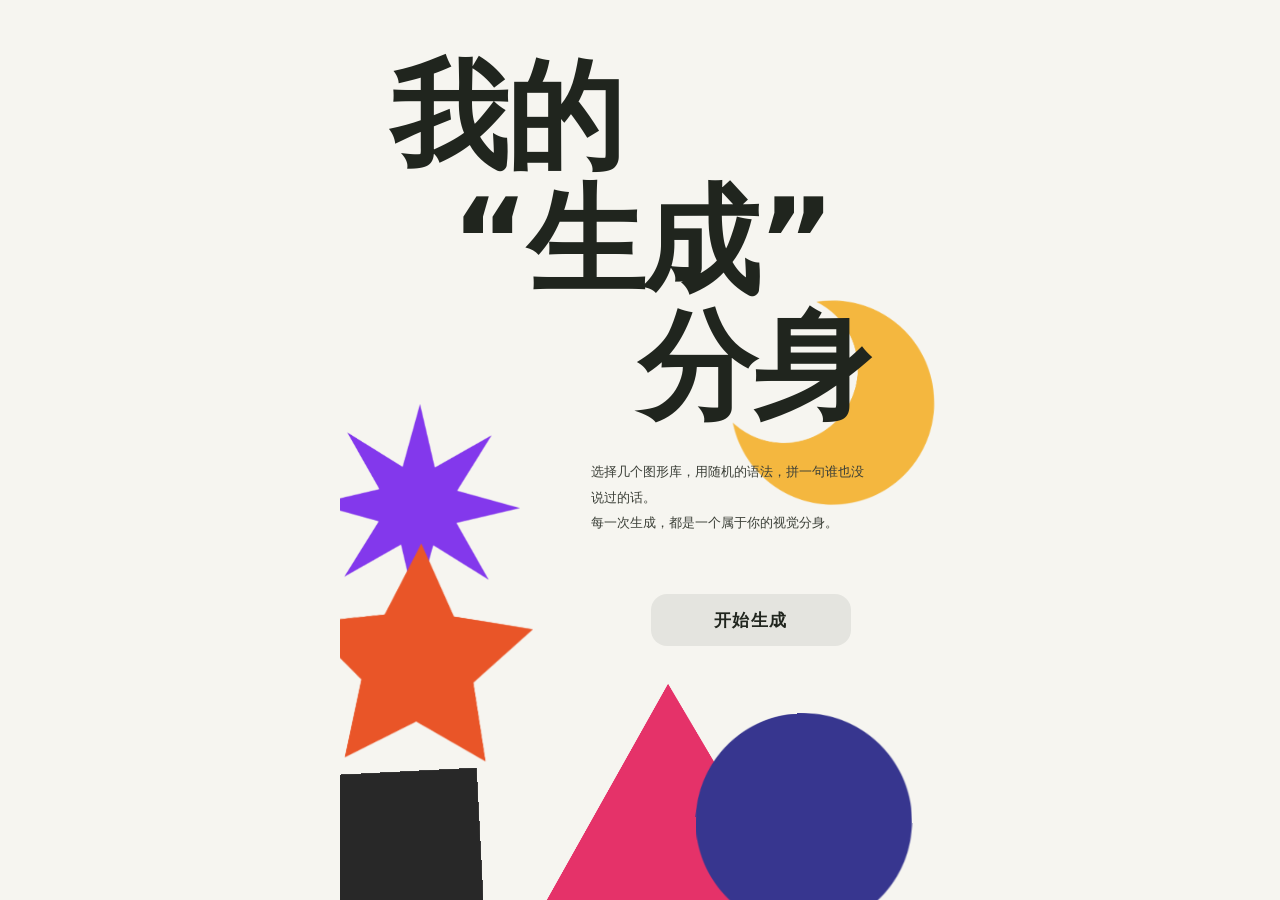
==== index.html @ e8f17c11 "Add files via upload" ====
<!doctype html>
<html lang="zh-CN">
<head>
  <meta charset="UTF-8" />
  <meta name="viewport" content="width=device-width, initial-scale=1, viewport-fit=cover" />
  <meta name="theme-color" content="#f6f5f0" />
  <title>形与词 · 视觉句子生成器</title>
  <link rel="stylesheet" href="./style.css" />
  <script src="./data.js" defer></script>
  <script src="./script.js" defer></script>
</head>
<body>
  <main class="app">
    <section class="page page-entry" id="page-entry" aria-labelledby="entry-title">
      <div class="entry-stage" id="entry-stage" aria-hidden="true">
        <img class="entry-shape" src="./assets/covers/icon-zrf.png" alt="" draggable="false"
             data-x="-0.02" data-y="0.87" data-w="0.27" data-r="0" style="width:27%" />
        <img class="entry-shape" src="./assets/covers/icon-qsy.png" alt="" draggable="false"
             data-x="0.30" data-y="0.76" data-w="0.46" data-r="0" style="width:46%" />
        <img class="entry-shape" src="./assets/covers/icon-wra.png" alt="" draggable="false"
             data-x="0.60" data-y="0.81" data-w="0.36" data-r="0" style="width:36%" />
        <img class="entry-shape" src="./assets/covers/icon-ylq.png" alt="" draggable="false"
             data-x="-0.03" data-y="0.43" data-w="0.34" data-r="0" style="width:34%" />
        <img class="entry-shape" src="./assets/covers/icon-ywl.png" alt="" draggable="false"
             data-x="-0.04" data-y="0.60" data-w="0.38" data-r="0" style="width:38%" />
        <img class="entry-shape" src="./assets/covers/icon-zyxy.png" alt="" draggable="false"
             data-x="0.66" data-y="0.32" data-w="0.34" data-r="0" style="width:34%" />
      </div>
      <div class="entry-content">
        <h1 class="entry-title" id="entry-title">
          <span class="line">我的</span>
          <span class="line line-2">“生成”</span>
          <span class="line line-3">分身</span>
        </h1>
        <p class="entry-intro">选择几个图形库，用随机的语法，拼一句谁也没说过的话。<br>每一次生成，都是一个属于你的视觉分身。</p>
        <button class="entry-start" id="start-button" type="button">开始生成</button>
      </div>
    </section>

    <section class="page page-choose" id="page-choose" aria-labelledby="choose-title" hidden>
      <h1 class="sr-only" id="choose-title">选择你的图形</h1>
      <div class="preview-stage" id="preview-stage">
        <div class="preview-empty" id="preview-empty">
          <img class="ghost-shape ghost-1" src="./assets/covers/icon-zrf.png" alt="" draggable="false" />
          <img class="ghost-shape ghost-2" src="./assets/covers/icon-ylq.png" alt="" draggable="false" />
          <img class="ghost-shape ghost-3" src="./assets/covers/icon-wra.png" alt="" draggable="false" />
          <p class="preview-hint">选择任意个元素，<br>开始生成分身。</p>
        </div>
      </div>
      <div class="choose-dock">
        <div class="icon-row" id="icon-row" role="group" aria-label="点按选择图形元素"></div>
        <button class="start-button" id="confirm-button" type="button" hidden>start</button>
      </div>
    </section>

    <section class="page page-loading" id="page-loading" aria-labelledby="loading-title" hidden>
      <div class="loading-orbit" id="loading-orbit" aria-hidden="true"></div>
      <p class="loading-text" id="loading-title" role="status">生成中…</p>
    </section>

    <section class="page page-result" id="page-result" aria-labelledby="result-title" hidden>
      <div class="result-bg" aria-hidden="true">
        <img class="bg-shape bg-1" src="./assets/covers/icon-ylq.png" alt="" draggable="false" />
        <img class="bg-shape bg-2" src="./assets/covers/icon-zyxy.png" alt="" draggable="false" />
        <img class="bg-shape bg-3" src="./assets/covers/icon-zrf.png" alt="" draggable="false" />
        <img class="bg-shape bg-4" src="./assets/covers/icon-qsy.png" alt="" draggable="false" />
        <img class="bg-shape bg-5" src="./assets/covers/icon-wra.png" alt="" draggable="false" />
        <img class="bg-shape bg-6" src="./assets/covers/icon-ywl.png" alt="" draggable="false" />
      </div>
      <h1 class="sr-only" id="result-title">你的视觉句子</h1>
      <div class="result-modal" role="dialog" aria-label="生成结果">
        <div class="share-card" id="share-card">
          <div class="gif-strip" id="result-grid"></div>
          <div class="share-meta">
            <div class="meta-icons" id="result-icons" aria-hidden="true"></div>
            <p class="share-sentence" id="result-sentence" aria-live="polite"></p>
            <div class="share-qr">
              <span class="qr-note">扫码生成分身</span>
              <span class="qr-box" id="qr-box">QR</span>
            </div>
          </div>
        </div>
        <div class="result-actions">
          <button class="action-button action-save" id="save-button" type="button">保存并分享</button>
          <button class="action-button action-restart" id="restart-button" type="button">重新生成</button>
        </div>
      </div>
    </section>
  </main>
</body>
</html>
---- style.css ----
:root {
  --paper: #f6f5f0;
  --ink: #20251e;
  --muted: #72766e;
  --line: #dcded5;
  --accent: #bedf64;
  --card: #edeee6;
  font-family: "Noto Sans SC", "Microsoft YaHei", system-ui, sans-serif;
  color: var(--ink);
  background: var(--paper);
  -webkit-tap-highlight-color: transparent;
}
* { box-sizing: border-box; }
body { margin: 0; }
button { font: inherit; }
button:focus-visible { outline: 3px solid #447ad8; outline-offset: 3px; }
.page[hidden] { display: none; }
.app { width: 100%; max-width: 600px; margin: 0 auto; }
.page {
  min-height: 100vh;
  min-height: 100svh;
  display: flex;
  flex-direction: column;
  padding: calc(24px + env(safe-area-inset-top)) 20px
           calc(20px + env(safe-area-inset-bottom));
  animation: enter .26s ease both;
}
.header { margin-bottom: 26px; }
.eyebrow { color: var(--muted); font-size: 10px; letter-spacing: .18em; font-weight: 700; }
h1 { font-size: clamp(28px, 7.5vw, 39px); letter-spacing: -.04em; margin: 18px 0 10px; line-height: 1.16; }
.header p { color: var(--muted); font-size: 13px; line-height: 1.8; margin: 0; max-width: 30em; }

/* 选择页：上方叠加预览画布 + 底部图标坞 */
.page-choose { padding: 0; overflow: hidden; }
.sr-only {
  position: absolute; width: 1px; height: 1px; padding: 0; margin: -1px;
  overflow: hidden; clip: rect(0 0 0 0); white-space: nowrap; border: 0;
}
.preview-stage { position: relative; flex: 1; min-height: 46vh; overflow: hidden; }
.preview-empty { position: absolute; inset: 0; }
.ghost-shape {
  position: absolute; aspect-ratio: 1 / 1; object-fit: contain;
  filter: grayscale(1) brightness(1.1); opacity: .36;
  animation: drift 9s ease-in-out infinite alternate;
}
.ghost-1 { left: 8%; top: 22%; width: 46%; animation-delay: -3s; }
.ghost-2 { left: 37%; top: 27%; width: 32%; animation-delay: -6s; }
.ghost-3 { left: 13%; top: 42%; width: 33%; }
.preview-hint {
  position: absolute; left: 50%; top: 47%; transform: translate(-50%, -50%);
  margin: 0; text-align: center; font-size: 15px; line-height: 2; color: #40433d;
}
.preview-shape {
  position: absolute; width: 46%;
  transform: translate(-50%, -50%) scale(.72); opacity: 0;
  transition: left .4s ease, top .4s ease, opacity .26s ease, transform .3s ease;
}
.preview-shape.is-in { transform: translate(-50%, -50%) scale(1); opacity: 1; }
.preview-shape img {
  display: block; width: 100%; aspect-ratio: 1 / 1; object-fit: contain;
  mix-blend-mode: multiply; opacity: .92;
  animation: drift var(--fd, 6s) ease-in-out var(--fo, 0s) infinite alternate;
}
@keyframes drift {
  from { transform: translate(calc(var(--dx, 6%) * -1), calc(var(--dy, 5%) * -1)) rotate(calc(var(--dr, 3deg) * -1)); }
  to { transform: translate(var(--dx, 6%), var(--dy, 5%)) rotate(var(--dr, 3deg)); }
}
.choose-dock {
  padding: 18px 22px calc(28px + env(safe-area-inset-bottom));
  display: flex; flex-direction: column; align-items: center; gap: 24px;
}
.icon-row { width: 100%; display: flex; justify-content: space-between; align-items: center; }
.icon-chip {
  appearance: none; background: none; border: 0; padding: 5px; border-radius: 12px;
  line-height: 0; cursor: pointer; transition: transform .18s ease;
}
.icon-chip img {
  width: clamp(30px, 9vw, 44px); aspect-ratio: 1 / 1; object-fit: contain;
  filter: grayscale(1); opacity: .35;
  transition: filter .22s ease, opacity .22s ease, transform .22s ease;
}
.icon-chip:hover img { opacity: .6; }
.icon-chip:active { transform: scale(.88); }
.icon-chip.is-selected img { filter: none; opacity: 1; transform: scale(1.12); }
.start-button {
  min-width: 174px; min-height: 58px; padding: 8px 46px;
  border: 3.5px solid transparent; border-radius: 999px;
  background:
    linear-gradient(var(--paper), var(--paper)) padding-box,
    linear-gradient(100deg, #f0a13e, #e84393 48%, #7d3ff1) border-box;
  font-family: Georgia, "Times New Roman", serif;
  font-size: 27px; font-weight: 700; letter-spacing: .02em; color: #17181a;
  cursor: pointer; animation: rise .32s ease both;
}
.start-button:active { transform: scale(.96); }
.start-button[hidden] { display: none; }
@keyframes rise { from { opacity: 0; transform: translateY(12px) scale(.9); } to { opacity: 1; transform: translateY(0) scale(1); } }

/* 加载过场：图形圆周分布的"星系"——公转+自转+呼吸+漂浮，正片叠底让重叠处加深混色 */
.page-loading { align-items: center; justify-content: center; gap: 34px; }
.loading-orbit {
  position: relative; width: min(84vw, 360px); aspect-ratio: 1 / 1;
  animation: orbit-spin 9s linear infinite;
}
/* 圆心脉冲点：加载心跳 */
.loading-orbit::before {
  content: ''; position: absolute; left: 50%; top: 50%; width: 9px; height: 9px;
  margin: -4.5px 0 0 -4.5px; border-radius: 50%; background: var(--ink, #2b2b26);
  box-shadow: 0 0 0 7px rgba(43, 34, 82, .07);
  animation: core-pulse 1.5s ease-in-out infinite alternate;
}
.loading-shape {
  position: absolute; transform: translate(-50%, -50%); aspect-ratio: 1 / 1;
  animation: bob var(--bd, 2.6s) ease-in-out var(--bo, 0s) infinite alternate;
}
.loading-shape img {
  display: block; width: 100%; aspect-ratio: 1 / 1; object-fit: contain;
  mix-blend-mode: multiply; /* 正片叠底：图形重叠处颜色加深、更饱和（与选择页一致） */
  filter: drop-shadow(0 6px 14px rgba(30, 20, 60, .16));
  animation: spin-pulse var(--sd, 3.2s) ease-in-out var(--so, 0s) infinite;
}
.loading-text { margin: 0; font-size: 17px; font-weight: 600; letter-spacing: .12em; color: var(--ink); animation: breathe 1.5s ease-in-out infinite alternate; }
@keyframes orbit-spin { to { transform: rotate(360deg); } }
@keyframes bob { from { transform: translate(-50%, -50%) translateY(-6%); } to { transform: translate(-50%, -50%) translateY(6%); } }
@keyframes spin-pulse {
  0% { transform: rotate(0deg) scale(.88); }
  50% { transform: rotate(180deg) scale(1.12); }
  100% { transform: rotate(360deg) scale(.88); }
}
@keyframes core-pulse { from { transform: scale(.55); opacity: .7; } to { transform: scale(1.2); opacity: 1; } }
@keyframes breathe { from { opacity: .55; } to { opacity: 1; } }

/* 结果页：灰色蒙版的入口图形背景 + 弹窗式卡片（内容超高时可纵向滚动） */
.page-result {
  position: relative; overflow: hidden auto; justify-content: flex-start;
  padding: 28px 18px calc(28px + env(safe-area-inset-bottom));
}
/* 结果页背景：固定铺满整个视口（结果卡片过高时页面可滚动，背景遮罩不动、始终盖满） */
.result-bg { position: fixed; inset: 0; pointer-events: none; }
.result-bg::after { content: ''; position: absolute; inset: 0; background: rgba(96, 96, 92, .16); }
.bg-shape {
  position: absolute; aspect-ratio: 1 / 1; object-fit: contain;
  opacity: .3; filter: saturate(.8);
  animation: drift 11s ease-in-out infinite alternate;
}
.bg-1 { left: -12%; top: 4%; width: 34%; animation-delay: -2s; }
.bg-2 { right: -10%; top: -4%; width: 36%; animation-delay: -5s; }
.bg-3 { left: -8%; top: 38%; width: 42%; animation-delay: -7s; }
.bg-4 { left: 8%; bottom: -6%; width: 30%; animation-delay: -3.5s; }
.bg-5 { right: 4%; bottom: -8%; width: 38%; animation-delay: -6.5s; }
.bg-6 { right: -12%; top: 42%; width: 34%; animation-delay: -1s; }
.result-modal {
  position: relative; z-index: 1; width: min(100%, 372px); margin: auto;
  background: #a25fd6; border-radius: 26px; padding: 10px 10px 12px;
  display: flex; flex-direction: column; gap: 12px;
  box-shadow: 0 22px 44px rgba(43, 22, 74, .28);
  animation: modal-in .38s ease both;
}
@keyframes modal-in { from { opacity: 0; transform: translateY(26px) scale(.94); } to { opacity: 1; transform: none; } }
.share-card { position: relative; background: #fff; border-radius: 18px; overflow: hidden; padding-bottom: 20px; }
/* GIF 横向条带：高度固定 150px（与设计稿一致，不随生成结果变化），
   自然宽度放不下时自动换行、行内居中；个别超宽横条限宽防溢出，
   object-fit: contain 保证图形完整不变形 */
.gif-strip {
  display: flex; flex-wrap: wrap; align-content: flex-start; justify-content: center;
  min-height: 150px; background: #fff; overflow: hidden;
}
.gif-strip img {
  display: block; height: 150px; width: auto; max-width: 100%;
  object-fit: contain; user-select: none;
}
.share-meta { padding: 16px 18px 0; }
.meta-icons { display: flex; align-items: center; gap: 14px; margin-bottom: 12px; }
.meta-icons img { width: 31px; height: 31px; object-fit: contain; }
.share-sentence {
  margin: 0; font-size: clamp(21px, 6.4vw, 27px); font-weight: 600;
  line-height: 1.5; color: #1b1c1f; overflow-wrap: anywhere;
}
.share-qr { display: flex; justify-content: flex-end; align-items: flex-end; gap: 12px; margin-top: 18px; }
.qr-note { font-size: 13.5px; color: #33343a; padding-bottom: 4px; }
.qr-box {
  width: 74px; height: 74px; background: #d9d9d9; display: grid; place-items: center;
  font-size: 21px; font-weight: 800; color: #26262a; letter-spacing: .02em;
}
.result-actions { display: flex; flex-direction: column; gap: 10px; padding: 3px 6px 5px; }
.action-button {
  min-height: 47px; border: 0; border-radius: 13px;
  font-size: 17px; font-weight: 700; letter-spacing: .06em; cursor: pointer;
  transition: transform .15s ease, filter .15s ease;
}
.action-button:active { transform: scale(.97); }
.action-save { background: #dcc7f8; color: #2a1f3d; }
.action-save:hover { filter: brightness(1.04); }
.action-restart { background: #c9c9c9; color: #2c2c2e; }
.action-restart:hover { filter: brightness(1.04); }

/* 入口页：巨型标题 + 物理漂浮的背景图形 */
.page-entry { position: relative; overflow: hidden; padding: 0; }
.entry-stage { position: absolute; inset: 0; z-index: 0; pointer-events: none; }
.entry-shape {
  position: absolute; top: 0; left: 0; height: auto; aspect-ratio: 1 / 1;
  object-fit: contain; will-change: transform;
  user-select: none; -webkit-user-drag: none; pointer-events: none;
}
.entry-content {
  position: relative; z-index: 1;
  min-height: 100vh; min-height: 100svh;
  display: flex; flex-direction: column;
  padding: calc(6vh + env(safe-area-inset-top)) 20px calc(20px + env(safe-area-inset-bottom));
}
.entry-title { margin: 0; font-size: clamp(64px, 19vw, 118px); line-height: 1.06; font-weight: 900; letter-spacing: -.02em; }
.entry-title .line { display: block; }
.entry-title .line-2 { margin-left: .52em; }
.entry-title .line-3 { margin-left: 2.1em; }
.entry-intro {
  position: absolute; left: 41%; right: 7%; top: 51%;
  margin: 0; font-size: 12.5px; line-height: 2.05; color: #3b3f37;
}
.entry-start {
  position: absolute; left: 52%; top: 66%; min-width: 37%; min-height: 52px;
  border: 0; border-radius: 16px; background: #e4e4df; color: var(--ink);
  font-size: 17px; font-weight: 600; letter-spacing: .08em; cursor: pointer;
  transition: background .18s, transform .15s;
}
.entry-start:hover { background: #d7d8d0; }
.entry-start:active { transform: scale(.97); }
@media (max-height: 640px) {
  .entry-title { font-size: clamp(44px, 13vw, 80px); }
}

@keyframes enter { from { opacity: 0; transform: translateY(8px); } to { opacity: 1; transform: translateY(0); } }
@media (min-width: 480px) {
  .page { padding-left: 30px; padding-right: 30px; }
  .result-modal { width: 400px; }
}
@media (max-width: 360px) {
  .page { padding-left: 14px; padding-right: 14px; }
}
@media (prefers-reduced-motion: reduce) {
  *, *::before, *::after { animation-duration: .01ms !important; transition-duration: .01ms !important; }
}
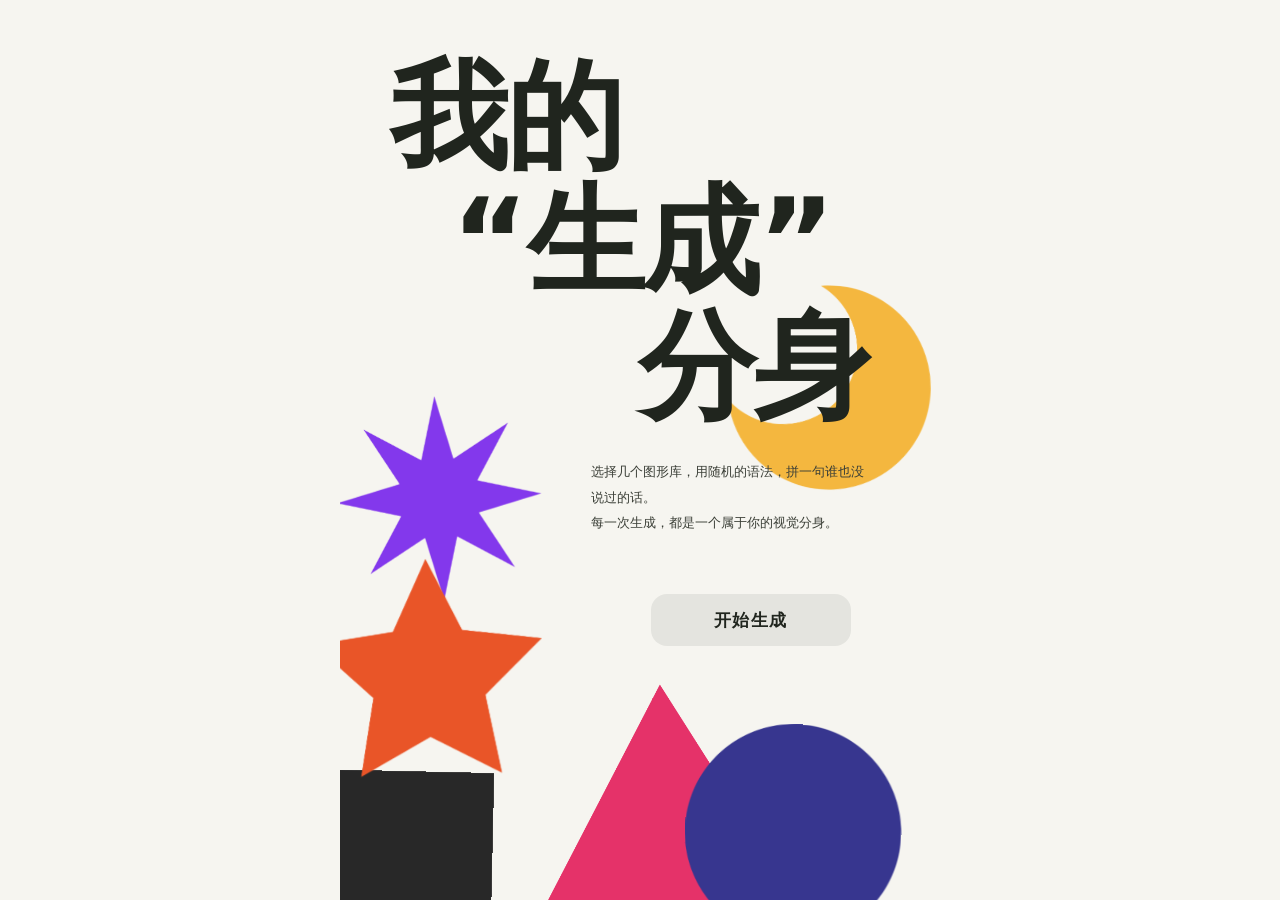
==== commit 8aac901a: "修正了交互问题" ====
--- a/index.html
+++ b/index.html
@@ -76,7 +76,7 @@
             <p class="share-sentence" id="result-sentence" aria-live="polite"></p>
             <div class="share-qr">
               <span class="qr-note">扫码生成分身</span>
-              <span class="qr-box" id="qr-box">QR</span>
+              <span class="qr-box" id="qr-box"><img id="qr-image" src="./assets/qr.png" alt="扫码生成分身二维码" draggable="false" hidden />QR</span>
             </div>
           </div>
         </div>
--- a/style.css
+++ b/style.css
@@ -93,7 +93,9 @@
   cursor: pointer; animation: rise .32s ease both;
 }
 .start-button:active { transform: scale(.96); }
-.start-button[hidden] { display: none; }
+/* 隐藏时仍占位：必须显式声明 display 才能覆盖浏览器对 [hidden] 的默认 display:none，
+   再用 visibility 让它不可见、不可点、不进读屏——图标行位置因此固定不跳动 */
+.start-button[hidden] { display: block; visibility: hidden; }
 @keyframes rise { from { opacity: 0; transform: translateY(12px) scale(.9); } to { opacity: 1; transform: translateY(0) scale(1); } }
 
 /* 加载过场：图形圆周分布的"星系"——公转+自转+呼吸+漂浮，正片叠底让重叠处加深混色 */
@@ -182,6 +184,9 @@
   width: 74px; height: 74px; background: #d9d9d9; display: grid; place-items: center;
   font-size: 21px; font-weight: 800; color: #26262a; letter-spacing: .02em;
 }
+/* 真实二维码（assets/qr.png）加载成功后填充整个占位框；白底保证扫码对比度 */
+.qr-box img { width: 100%; height: 100%; object-fit: contain; display: block; background: #fff; }
+.qr-box img[hidden] { display: none; }
 .result-actions { display: flex; flex-direction: column; gap: 10px; padding: 3px 6px 5px; }
 .action-button {
   min-height: 47px; border: 0; border-radius: 13px;
